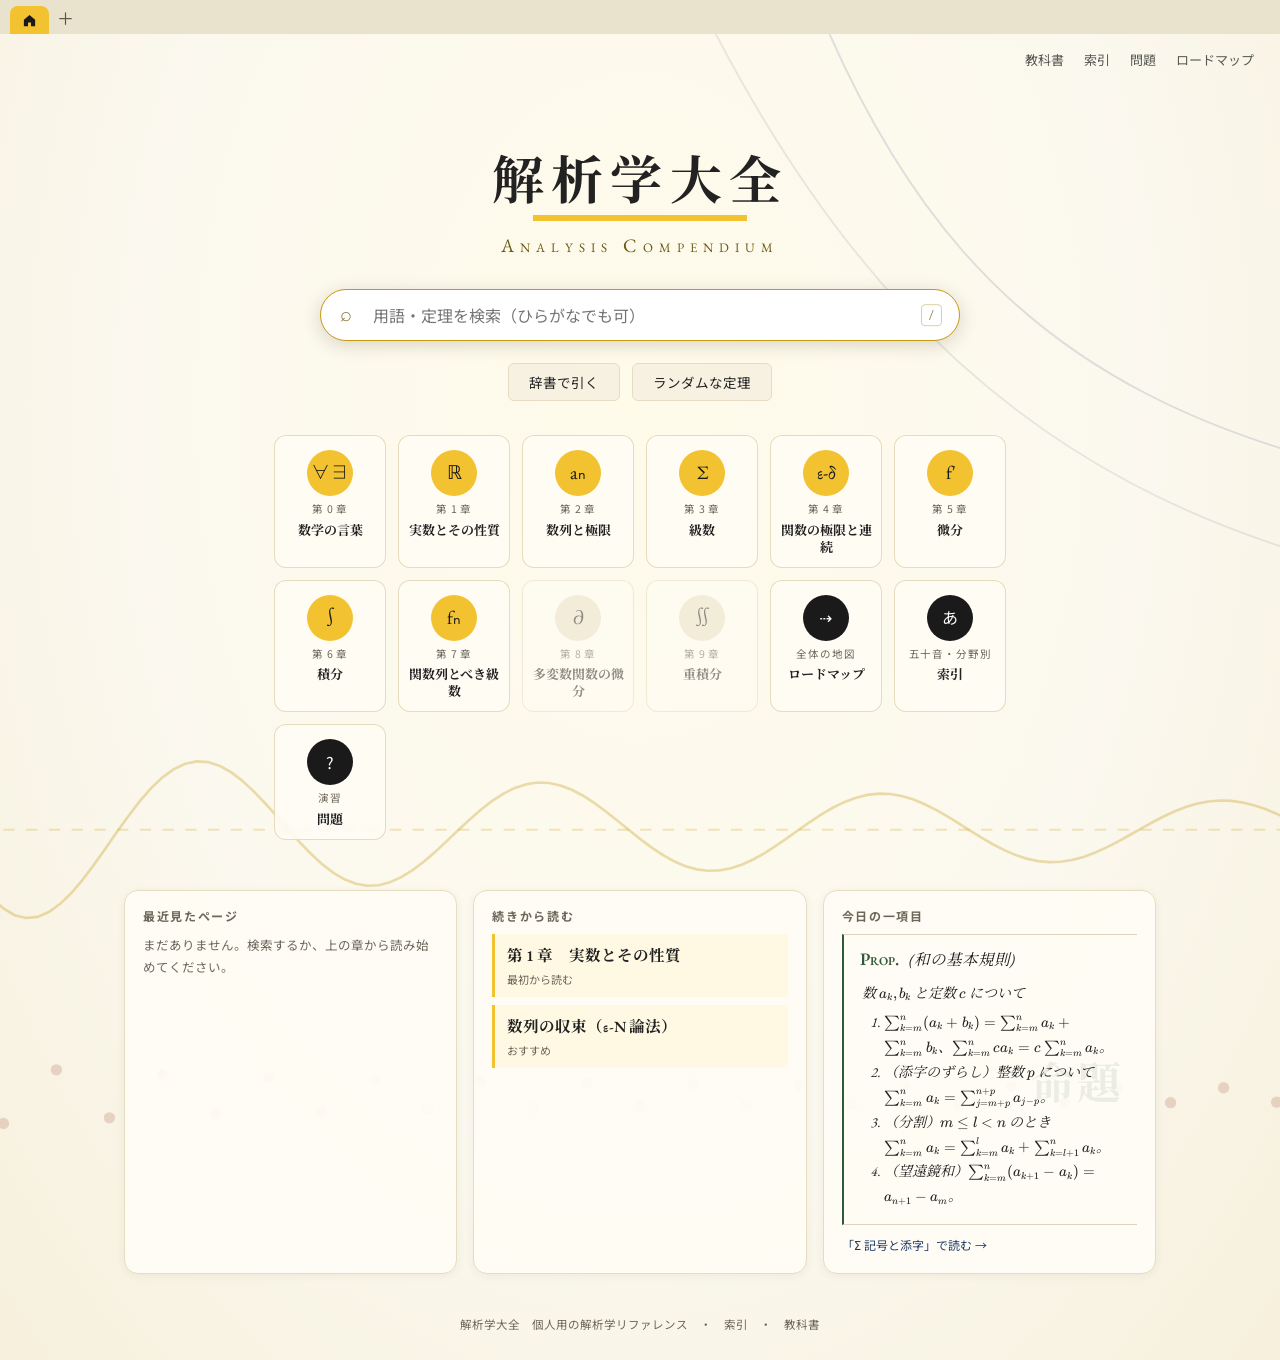
==== index.html @ 7c5ca726 "第7章（関数列の一様収束・M判定法・べき級数と指数関数）を追加 Co-Authored-By: Claude Opus 5.5 <noreply@anthropic.com> Claude-Sessi" ====
<!doctype html>
<html lang="ja">
<head>
<meta charset="utf-8">
<meta name="viewport" content="width=device-width,initial-scale=1">
<title>解析学大全</title>
<link rel="stylesheet" href="assets/fonts/fonts.css">
<link rel="stylesheet" href="assets/vendor/katex/katex.min.css">
<link rel="stylesheet" href="assets/css/site.css">
<link rel="stylesheet" href="assets/css/pages.css">
</head>
<body>
<div id="app"></div>
<script src="assets/vendor/katex/katex.min.js"></script>
<script src="content/basics.js"></script>
<script src="content/articles.js"></script>
<script src="content/continuity.js"></script>
<script src="content/derivative.js"></script>
<script src="content/series.js"></script>
<script src="content/integral.js"></script>
<script src="content/funcseq.js"></script>
<script src="content/book.js"></script>
<script src="assets/js/graph.js"></script>
<script src="assets/js/app.js"></script>
<script>App.home();</script>
</body>
</html>
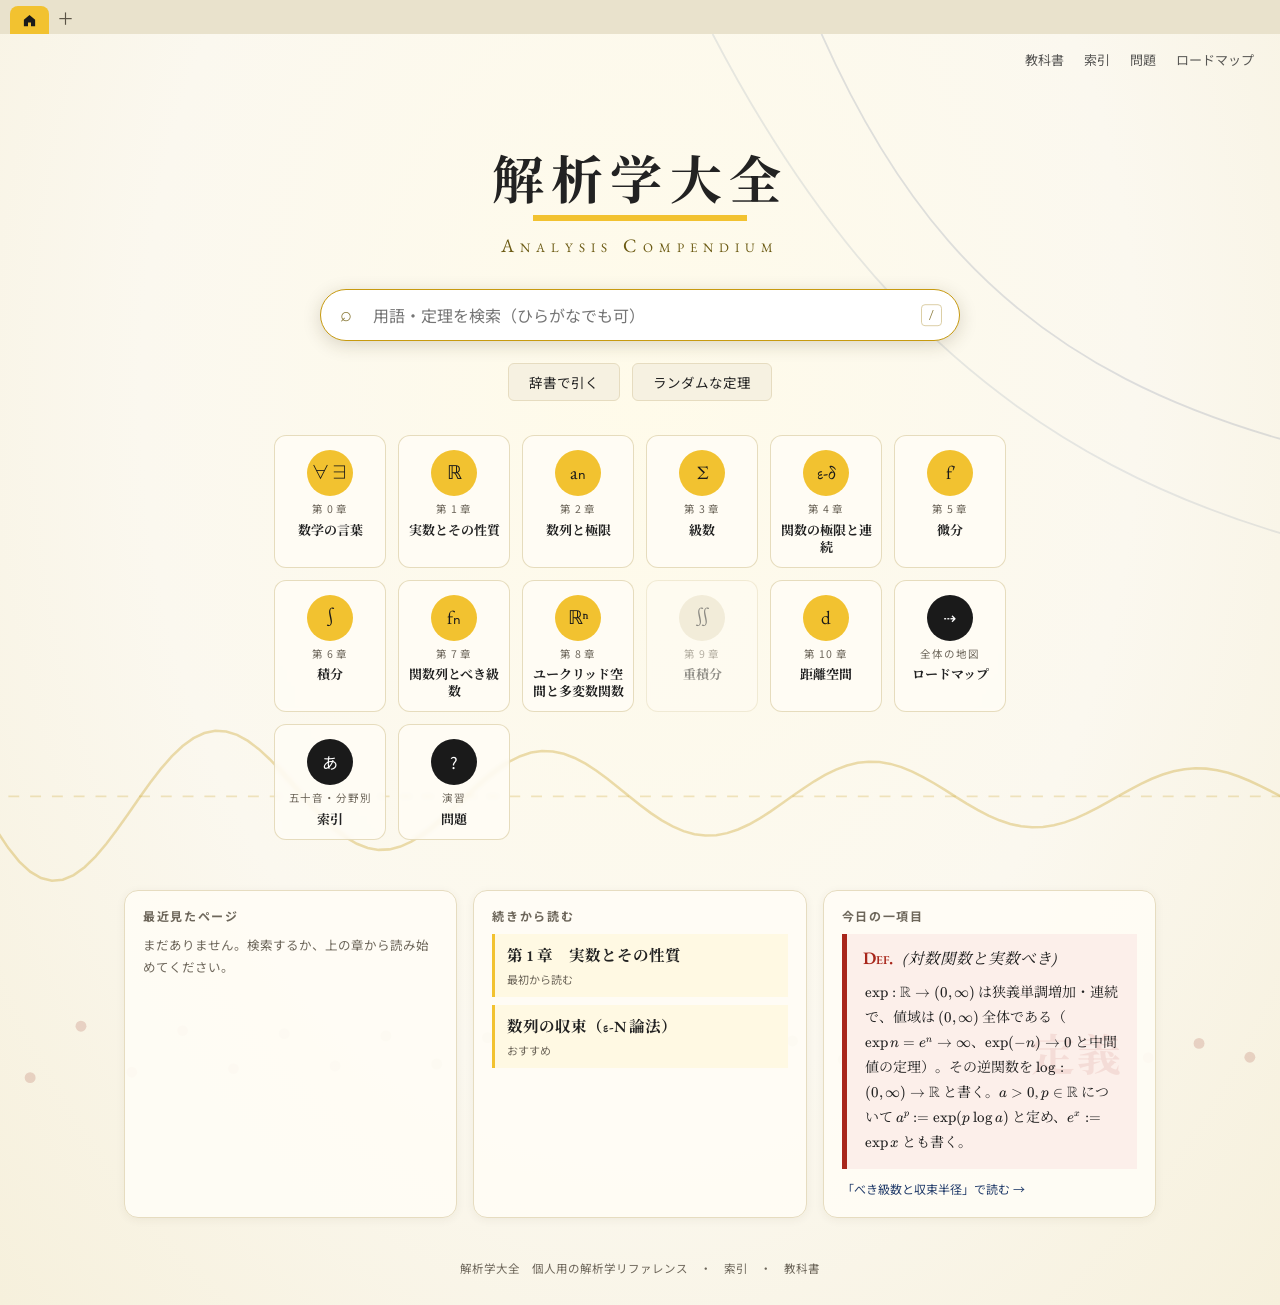
==== commit 7eb5cc93: "第8章（ユークリッド空間）と第10章（距離空間：資料付録13〜17章）を追加 距離の公理と例、点列の収束と完備性、開集合・閉集合、内部・外部・境界、 閉包と稠密性、連続写像の特徴づけ、点列コンパクトを" ====
--- a/index.html
+++ b/index.html
@@ -19,6 +19,7 @@
 <script src="content/series.js"></script>
 <script src="content/integral.js"></script>
 <script src="content/funcseq.js"></script>
+<script src="content/metric.js"></script>
 <script src="content/book.js"></script>
 <script src="assets/js/graph.js"></script>
 <script src="assets/js/app.js"></script>
--- a/assets/css/site.css
+++ b/assets/css/site.css
@@ -203,7 +203,7 @@
 .qa-q{display:flex;align-items:baseline;gap:10px;width:100%;padding:6px 12px;border:0;background:none;text-align:left;cursor:pointer;font-size:14.5px;line-height:1.6}
 .qa-q:hover{background:#e7ebf2}
 .qa .qm,.qa .am{font-family:var(--f-body);font-weight:600;font-size:16px;color:#3d5480;flex:none}
-.qa .qt{flex:1;min-width:0;font-weight:600}
+.qa .qa-t{flex:1;min-width:0;font-weight:600;display:block;text-align:left}
 .qa-q .ar{margin-left:auto;color:var(--muted);transition:transform .15s;flex:none}
 .qa-q[aria-expanded="true"] .ar{transform:rotate(180deg)}
 .qa-a{display:flex;gap:10px;padding:0 14px 8px 12px;font-size:14.5px}
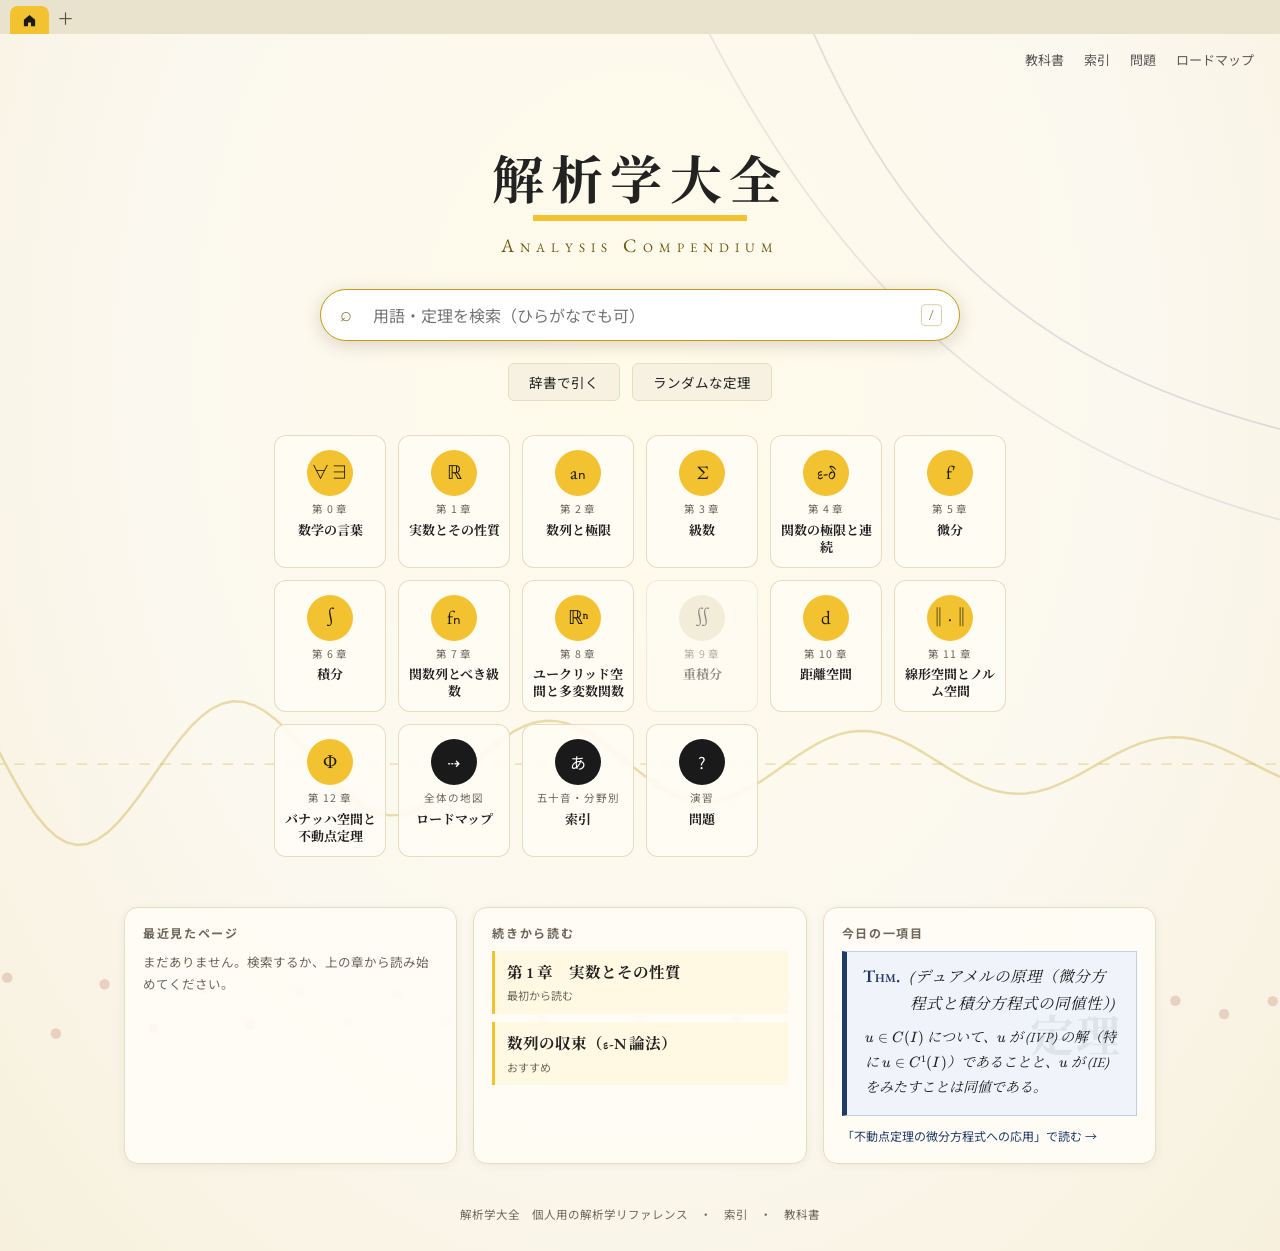
==== commit 3fd04cd0: "第11章（線形空間・ノルム空間）と第12章（バナッハ空間・不動点定理・常微分方程式への応用）を追加 参考資料 解析学IV 第1〜5章に対応。資料で「明らか」「同様」とされている箇所や 誤植（ℓ¹ の定" ====
--- a/index.html
+++ b/index.html
@@ -20,6 +20,8 @@
 <script src="content/integral.js"></script>
 <script src="content/funcseq.js"></script>
 <script src="content/metric.js"></script>
+<script src="content/fa1.js"></script>
+<script src="content/fa2.js"></script>
 <script src="content/book.js"></script>
 <script src="assets/js/graph.js"></script>
 <script src="assets/js/app.js"></script>
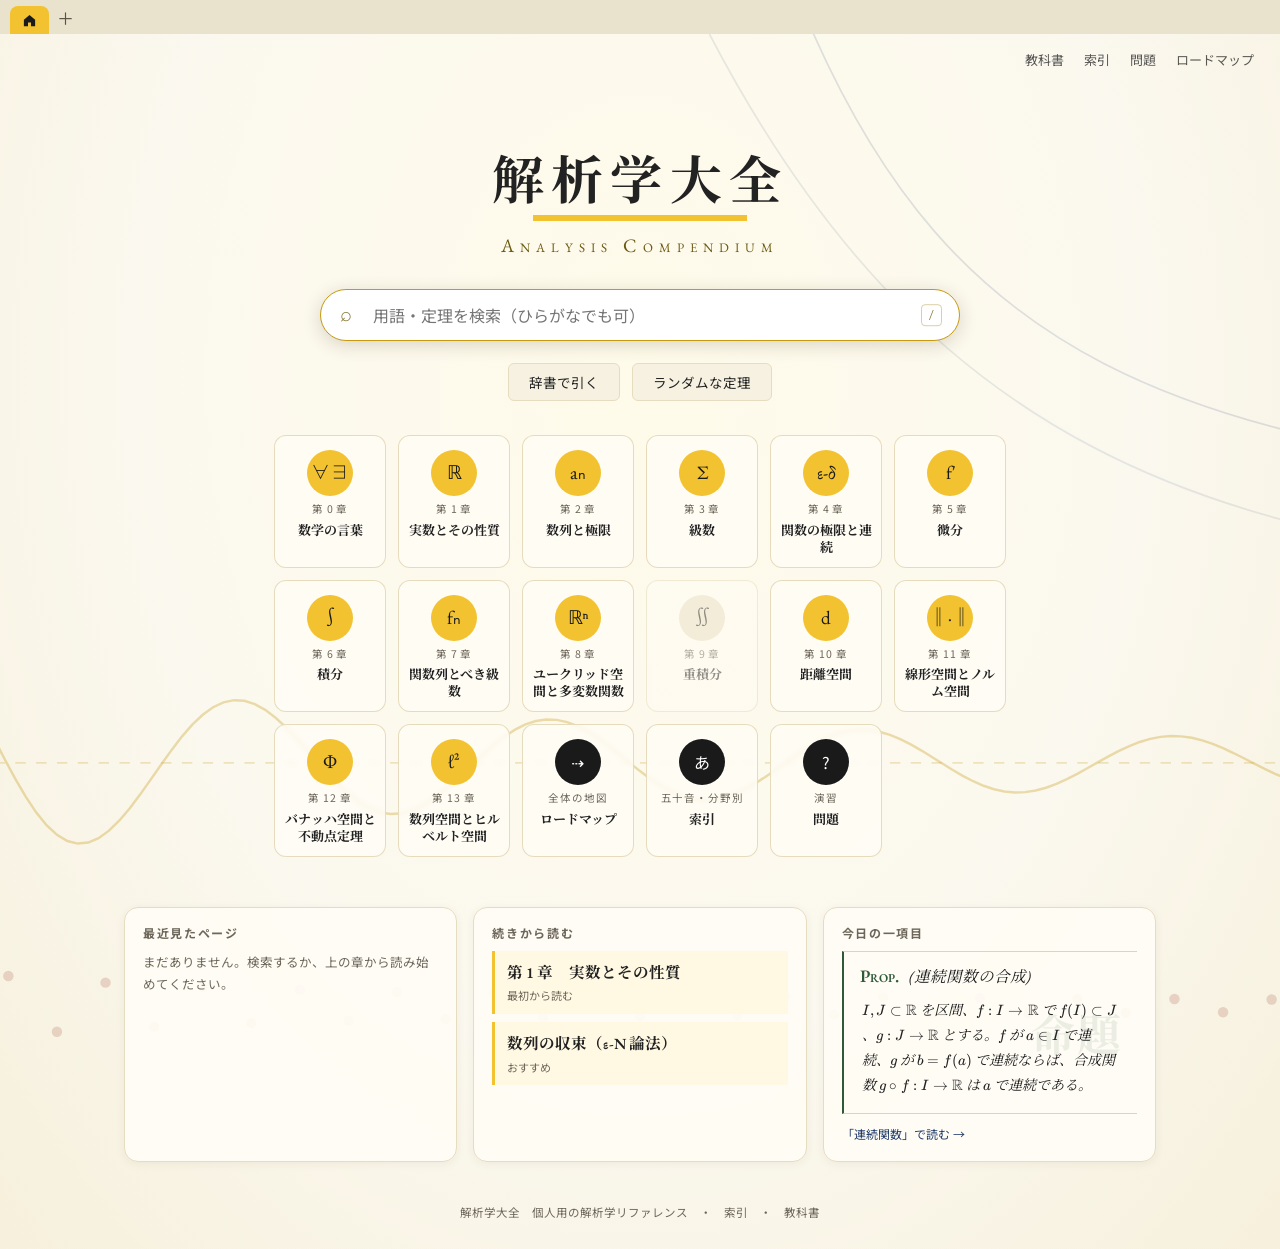
==== commit 369563fc: "第13章（数列空間・ヒルベルト空間・射影定理・正規直交系）を追加 参考資料 第6〜9章に対応。ヤングの不等式の図を追加し、内積の共役記号など 資料 PDF で表示が欠ける箇所を注意書きで補った。  C" ====
--- a/index.html
+++ b/index.html
@@ -22,6 +22,7 @@
 <script src="content/metric.js"></script>
 <script src="content/fa1.js"></script>
 <script src="content/fa2.js"></script>
+<script src="content/fa3.js"></script>
 <script src="content/book.js"></script>
 <script src="assets/js/graph.js"></script>
 <script src="assets/js/app.js"></script>
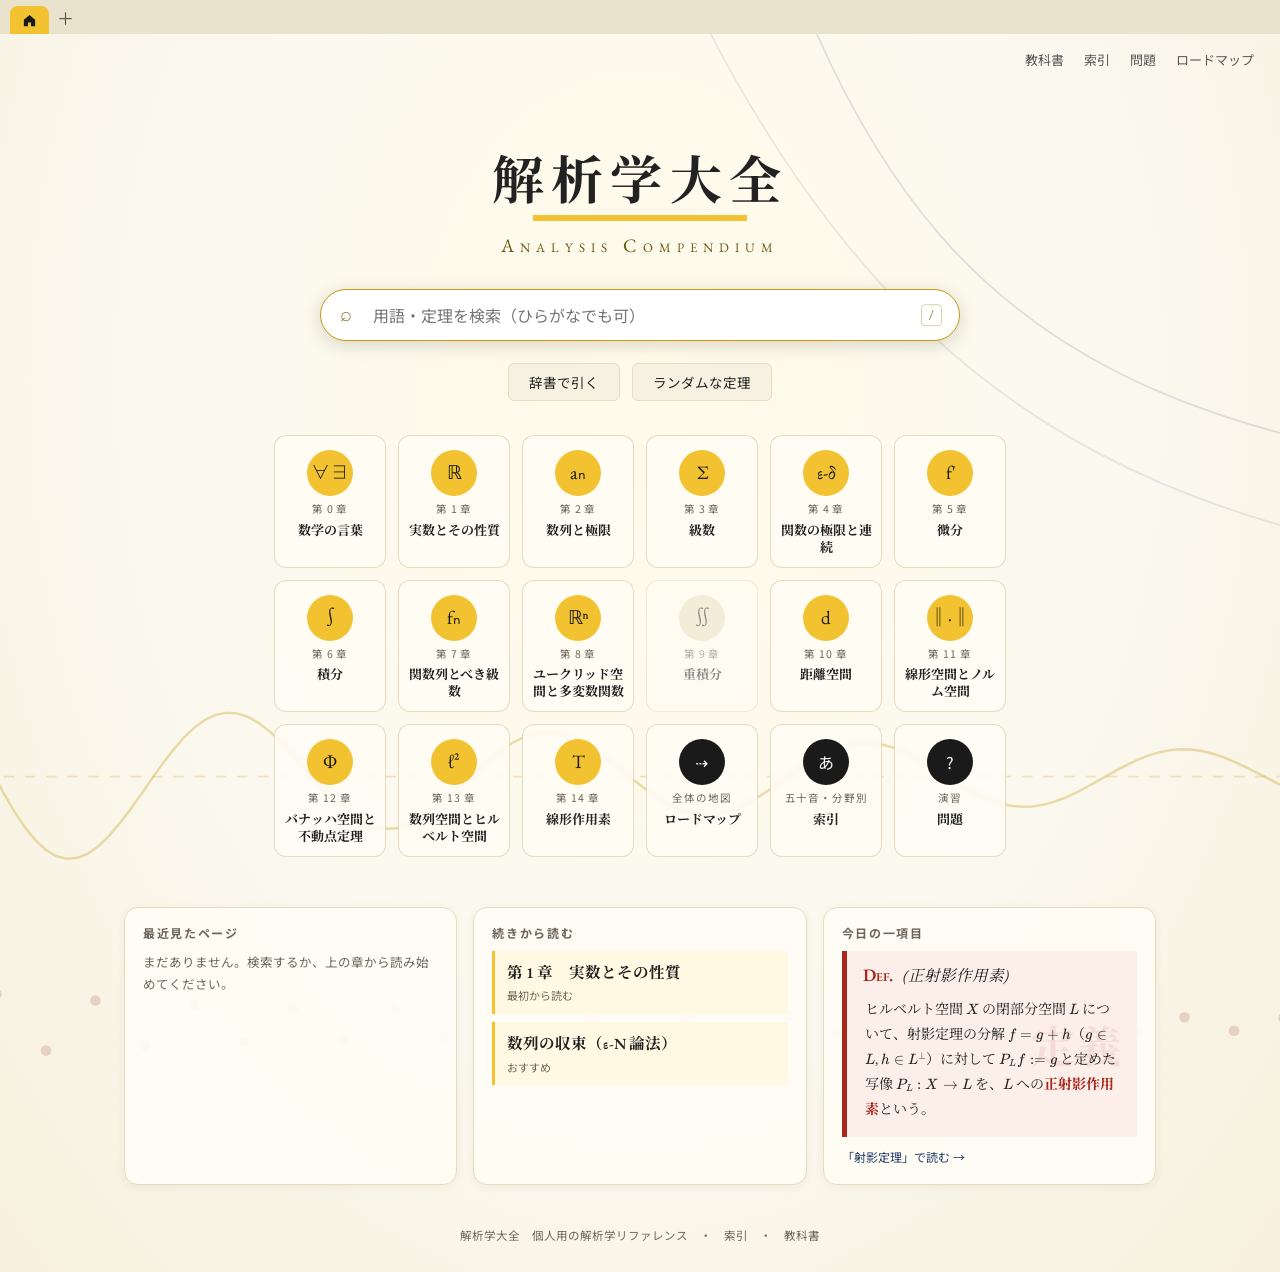
==== commit 4af15aab: "第14章（線形作用素・作用素ノルム・拡張定理・ノイマン級数）を追加 参考資料 第10〜12章に対応。これで資料の本編・付録（第1〜17章）をすべて収録した。  Co-Authored-By: Clau" ====
--- a/index.html
+++ b/index.html
@@ -23,6 +23,7 @@
 <script src="content/fa1.js"></script>
 <script src="content/fa2.js"></script>
 <script src="content/fa3.js"></script>
+<script src="content/fa4.js"></script>
 <script src="content/book.js"></script>
 <script src="assets/js/graph.js"></script>
 <script src="assets/js/app.js"></script>
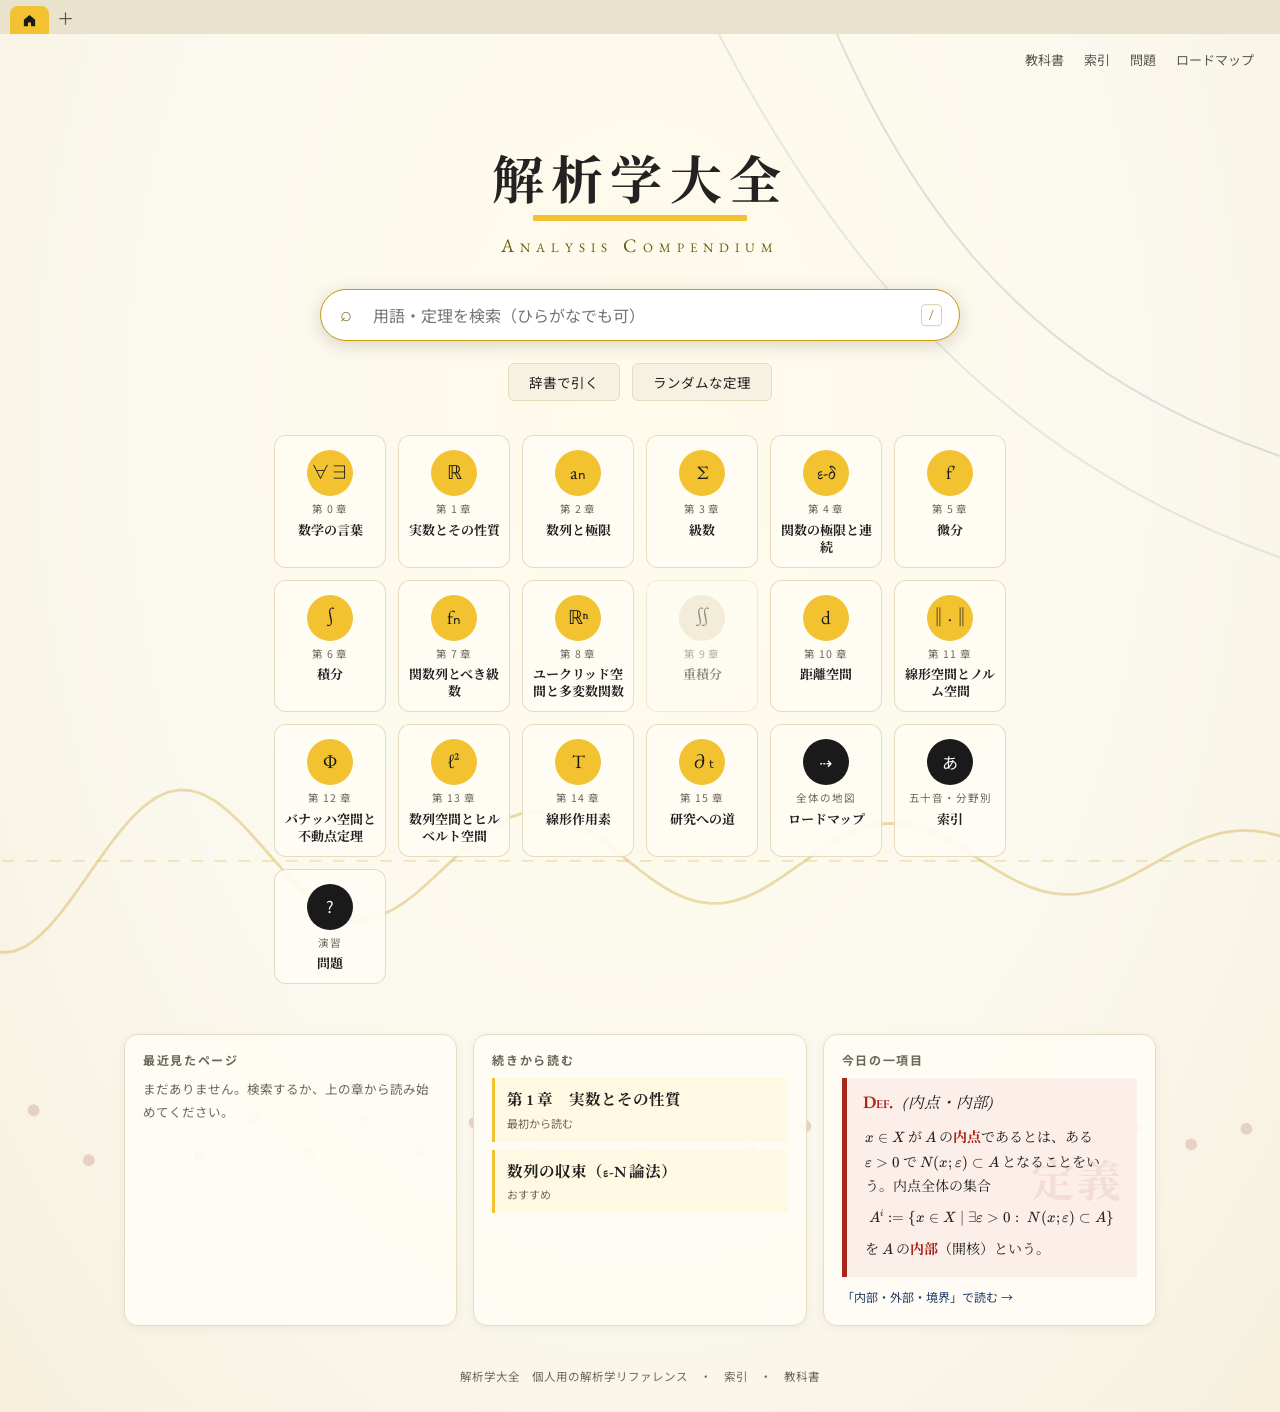
==== commit 38ee02f0: "第15章「研究への道」を追加（Lᵖ・フーリエ解析・ソボレフ空間・熱方程式・NLS・局所適切性・消散型NLS） 星埜研究室の研究テーマに向けた導入章。深い定理は主張を正確に述べて 「証明は参考文献」と明" ====
--- a/index.html
+++ b/index.html
@@ -24,6 +24,7 @@
 <script src="content/fa2.js"></script>
 <script src="content/fa3.js"></script>
 <script src="content/fa4.js"></script>
+<script src="content/research.js"></script>
 <script src="content/book.js"></script>
 <script src="assets/js/graph.js"></script>
 <script src="assets/js/app.js"></script>
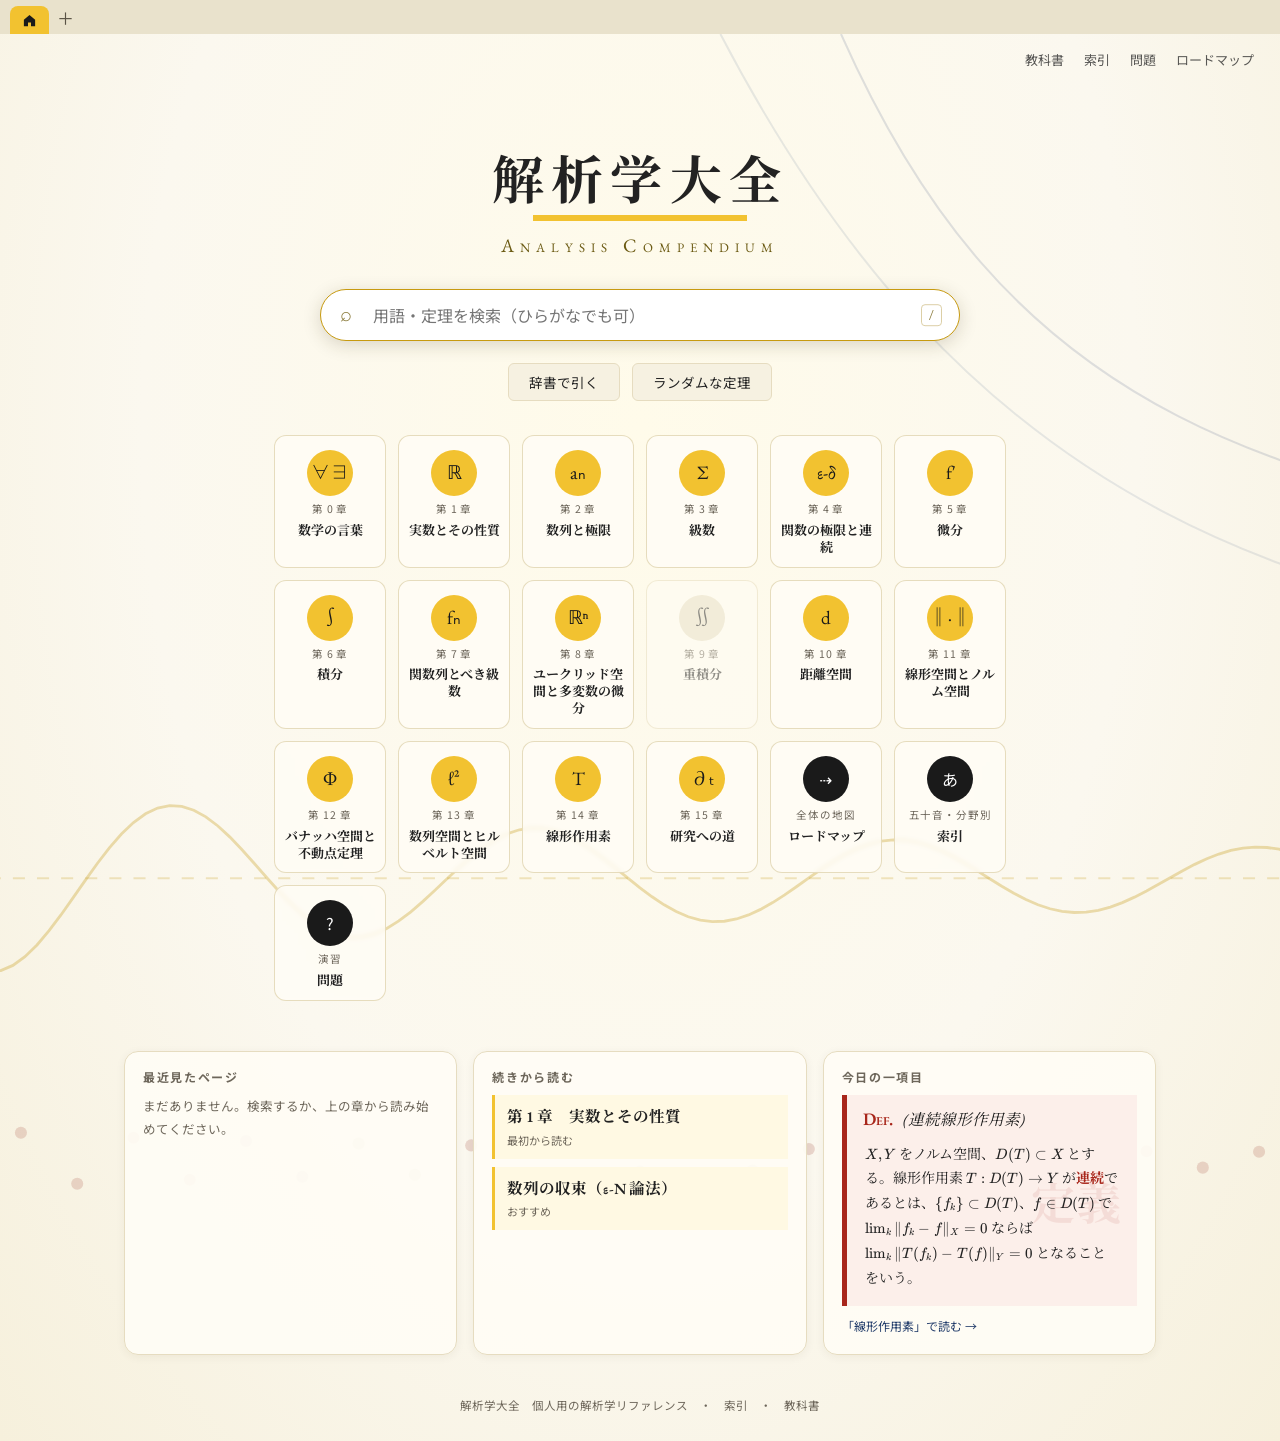
==== commit 27973592: "テイラーの定理（第5章）と多変数関数の微分（第8章：偏微分・全微分と連鎖律・極値）を追加 増減の系を広義単調・一般の区間に拡張した。  Co-Authored-By: Claude Opus 5.5 " ====
--- a/index.html
+++ b/index.html
@@ -25,6 +25,7 @@
 <script src="content/fa3.js"></script>
 <script src="content/fa4.js"></script>
 <script src="content/research.js"></script>
+<script src="content/multivar.js"></script>
 <script src="content/book.js"></script>
 <script src="assets/js/graph.js"></script>
 <script src="assets/js/app.js"></script>
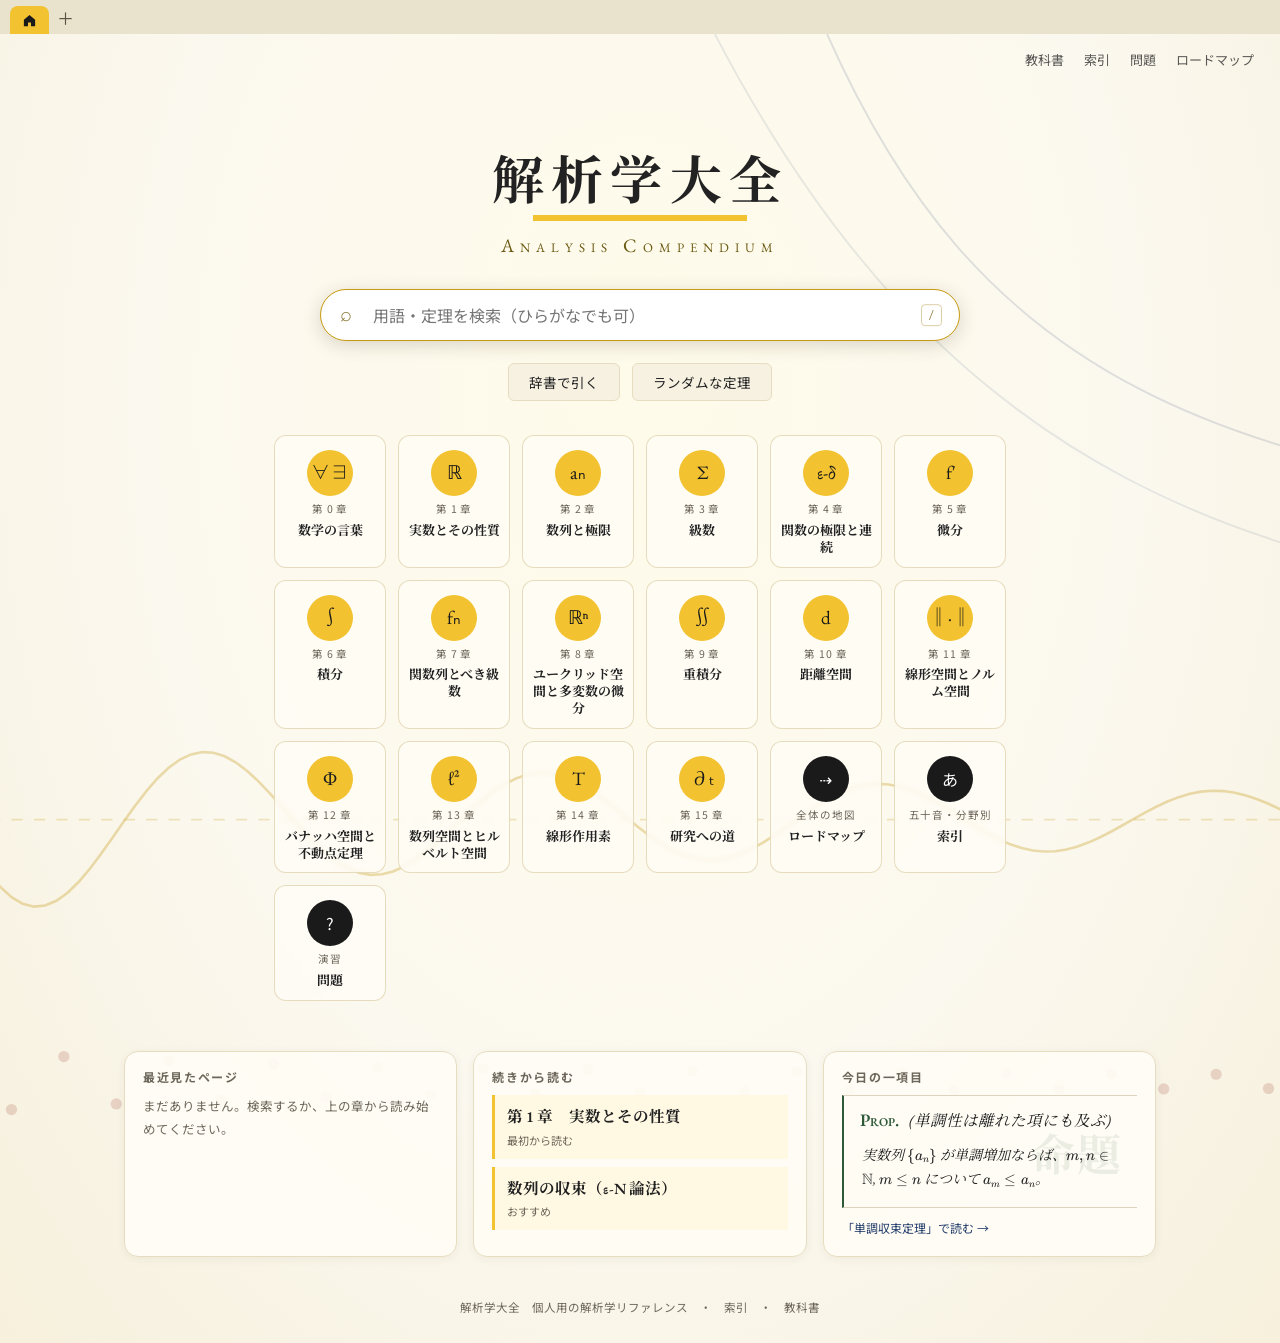
==== commit 6264187f: "第9章（重積分・フビニの定理・極座標とガウス積分）と関数解析のまとめを追加し、表示の不具合を修正 - リンクの表示名に数式や角かっこを含むと、リンクにならず [[… がそのまま   表示されていた不具" ====
--- a/index.html
+++ b/index.html
@@ -26,6 +26,7 @@
 <script src="content/fa4.js"></script>
 <script src="content/research.js"></script>
 <script src="content/multivar.js"></script>
+<script src="content/multiple.js"></script>
 <script src="content/book.js"></script>
 <script src="assets/js/graph.js"></script>
 <script src="assets/js/app.js"></script>
--- a/assets/css/site.css
+++ b/assets/css/site.css
@@ -272,6 +272,7 @@
 svg .rlow{fill:rgba(35,61,107,.16);stroke:#233d6b;stroke-width:1;stroke-dasharray:3 2}
 svg .ballfill{fill:rgba(242,194,48,.22);stroke:none}
 .fig.plain svg{width:100%;height:auto;display:block;max-height:300px}
+.fig.plain .katex svg{height:inherit;max-height:none}
 .fig.plain svg text{font:12px var(--f-mono);fill:var(--ink)}
 .doc table.tbl{border-collapse:collapse;margin:10px 0;font-size:14px;min-width:60%}
 .doc table.tbl th,.doc table.tbl td{border:1px solid var(--rule);padding:4px 10px;text-align:left;vertical-align:top}
